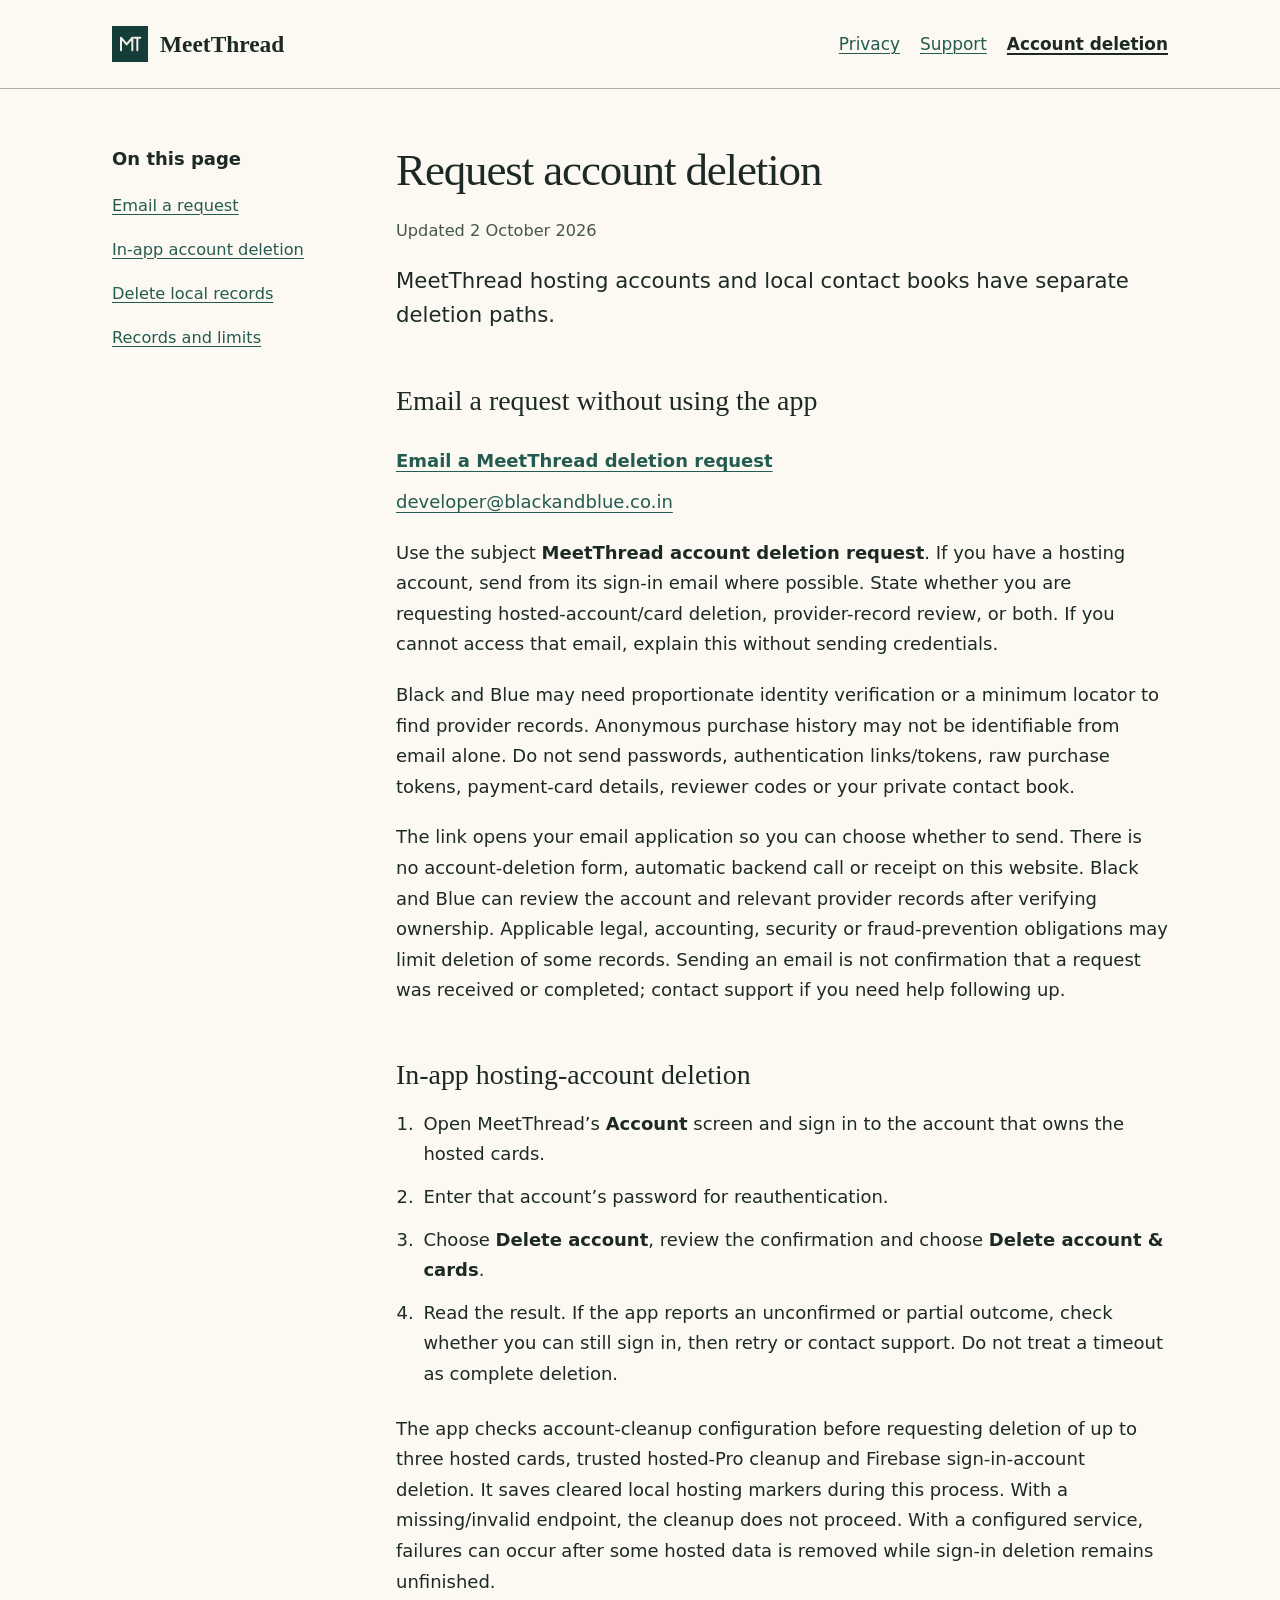
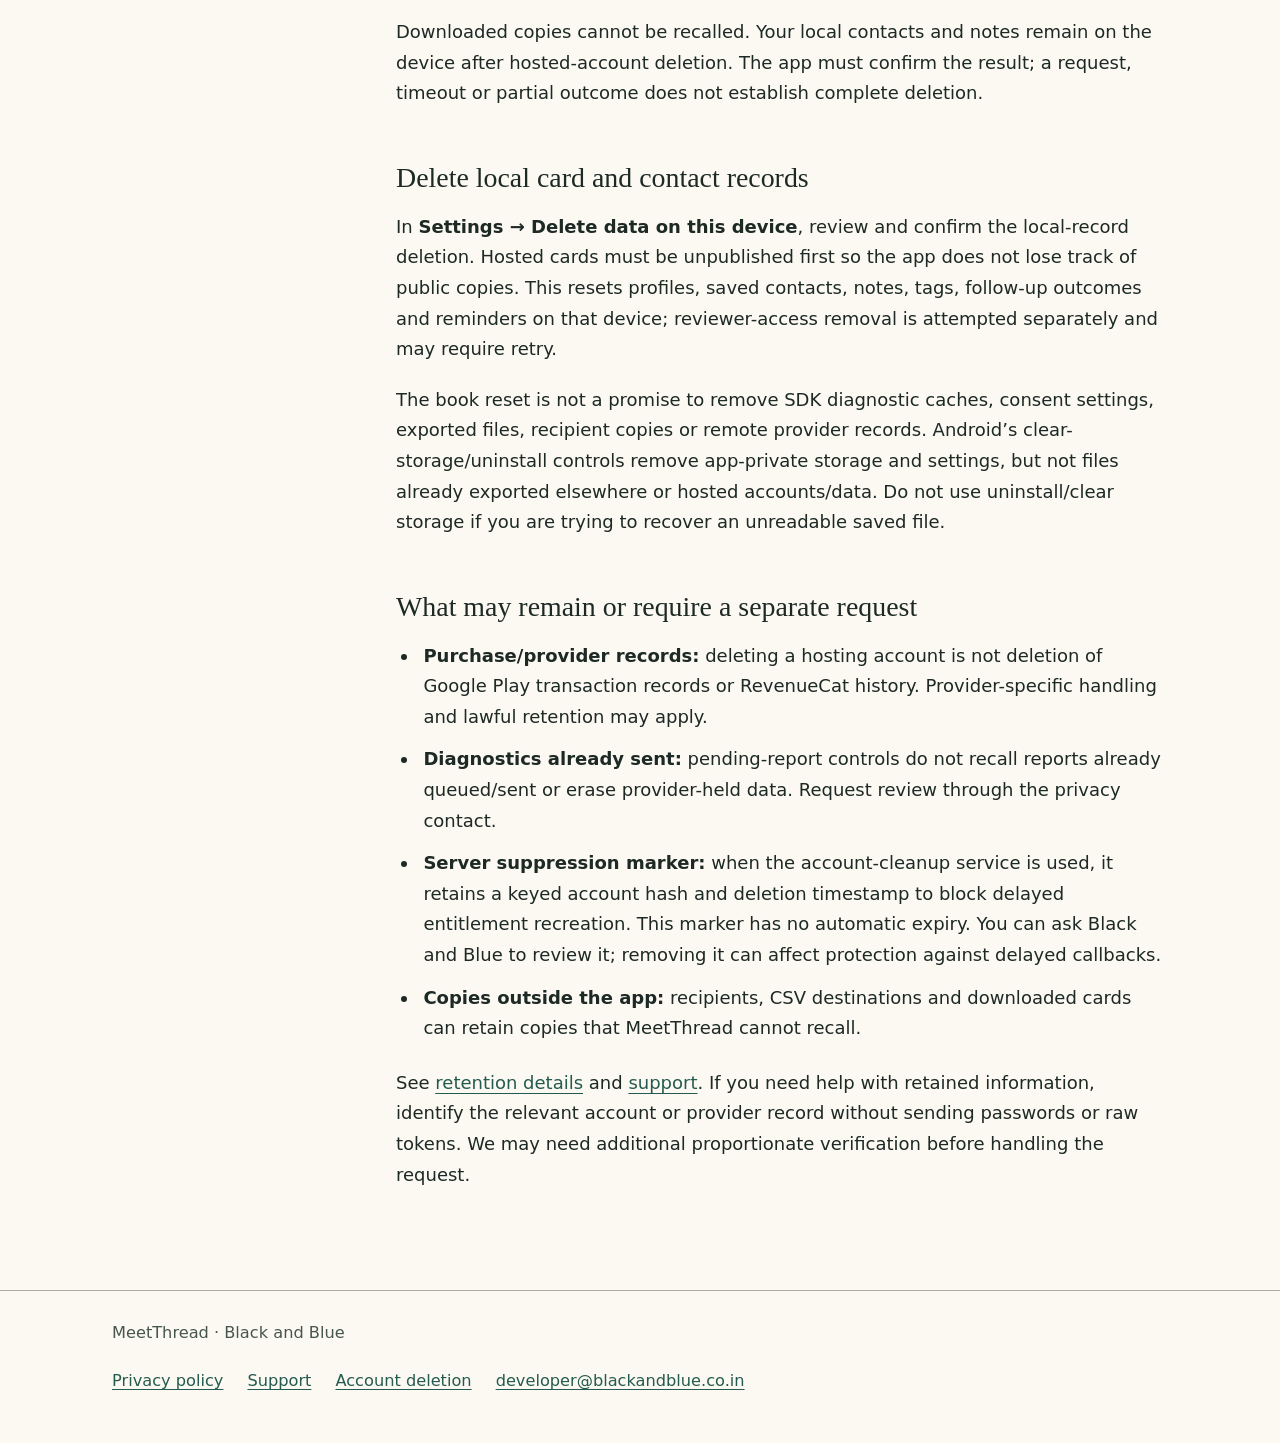
==== delete-account.html @ bb513c00 "Publish final adult privacy, support and deletion pages" ====
<!doctype html>
<html lang="en"><head>
  <meta charset="utf-8"><meta name="viewport" content="width=device-width, initial-scale=1"><meta name="referrer" content="no-referrer">
  <meta http-equiv="Content-Security-Policy" content="default-src 'none'; style-src 'self'; img-src 'self'; script-src 'none'; font-src 'none'; base-uri 'none'; form-action 'none'; object-src 'none'">
  <meta name="description" content="Request deletion of a MeetThread hosting account and understand local, hosted and provider-data deletion limits."><link rel="canonical" href="https://meetthread.blackandblue.co.in/delete-account.html"><link rel="stylesheet" href="styles.css"><title>MeetThread account deletion · Black and Blue</title>
</head><body>
<a class="skip" href="#main">Skip to deletion guidance</a><header class="site-header"><div class="shell"><a class="brand" href="index.html"><svg viewBox="0 0 108 108" aria-hidden="true"><path fill="#153E3B" d="M0 0h108v108H0z"/><path fill="none" stroke="#F4EFE4" stroke-width="6" stroke-linecap="round" stroke-linejoin="round" d="M27 73V35L44 55 61 35V73M76 35V73M67 35H85"/></svg>MeetThread</a><nav class="global-nav" aria-label="Site"><a href="index.html">Privacy</a><a href="support.html">Support</a><a href="delete-account.html" aria-current="page">Account deletion</a></nav></div></header>
<div class="shell page"><aside class="contents"><h2>On this page</h2><nav aria-label="Deletion sections"><a href="#request">Email a request</a><a href="#in-app">In-app account deletion</a><a href="#local">Delete local records</a><a href="#retained">Records and limits</a></nav></aside>
<main id="main" tabindex="-1"><h1 id="delete-account">Request account deletion</h1><p class="date">Updated 2 October 2026</p><p class="lead">MeetThread hosting accounts and local contact books have separate deletion paths.</p>

<section aria-labelledby="request"><h2 id="request">Email a request without using the app</h2><p><a class="email-link" href="mailto:developer@blackandblue.co.in?subject=MeetThread%20account%20deletion%20request">Email a MeetThread deletion request</a><br><a href="mailto:developer@blackandblue.co.in?subject=MeetThread%20account%20deletion%20request">developer@blackandblue.co.in</a></p><p>Use the subject <strong>MeetThread account deletion request</strong>. If you have a hosting account, send from its sign-in email where possible. State whether you are requesting hosted-account/card deletion, provider-record review, or both. If you cannot access that email, explain this without sending credentials.</p><p>Black and Blue may need proportionate identity verification or a minimum locator to find provider records. Anonymous purchase history may not be identifiable from email alone. Do not send passwords, authentication links/tokens, raw purchase tokens, payment-card details, reviewer codes or your private contact book.</p><p>The link opens your email application so you can choose whether to send. There is no account-deletion form, automatic backend call or receipt on this website. Black and Blue can review the account and relevant provider records after verifying ownership. Applicable legal, accounting, security or fraud-prevention obligations may limit deletion of some records. Sending an email is not confirmation that a request was received or completed; contact support if you need help following up.</p></section>
<section aria-labelledby="in-app"><h2 id="in-app">In-app hosting-account deletion</h2><ol><li>Open MeetThread’s <strong>Account</strong> screen and sign in to the account that owns the hosted cards.</li><li>Enter that account’s password for reauthentication.</li><li>Choose <strong>Delete account</strong>, review the confirmation and choose <strong>Delete account &amp; cards</strong>.</li><li>Read the result. If the app reports an unconfirmed or partial outcome, check whether you can still sign in, then retry or contact support. Do not treat a timeout as complete deletion.</li></ol><p>The app checks account-cleanup configuration before requesting deletion of up to three hosted cards, trusted hosted-Pro cleanup and Firebase sign-in-account deletion. It saves cleared local hosting markers during this process. With a missing/invalid endpoint, the cleanup does not proceed. With a configured service, failures can occur after some hosted data is removed while sign-in deletion remains unfinished.</p><p>Downloaded copies cannot be recalled. Your local contacts and notes remain on the device after hosted-account deletion. The app must confirm the result; a request, timeout or partial outcome does not establish complete deletion.</p></section>
<section aria-labelledby="local"><h2 id="local">Delete local card and contact records</h2><p>In <strong>Settings → Delete data on this device</strong>, review and confirm the local-record deletion. Hosted cards must be unpublished first so the app does not lose track of public copies. This resets profiles, saved contacts, notes, tags, follow-up outcomes and reminders on that device; reviewer-access removal is attempted separately and may require retry.</p><p>The book reset is not a promise to remove SDK diagnostic caches, consent settings, exported files, recipient copies or remote provider records. Android’s clear-storage/uninstall controls remove app-private storage and settings, but not files already exported elsewhere or hosted accounts/data. Do not use uninstall/clear storage if you are trying to recover an unreadable saved file.</p></section>
<section aria-labelledby="retained"><h2 id="retained">What may remain or require a separate request</h2><ul><li><strong>Purchase/provider records:</strong> deleting a hosting account is not deletion of Google Play transaction records or RevenueCat history. Provider-specific handling and lawful retention may apply.</li><li><strong>Diagnostics already sent:</strong> pending-report controls do not recall reports already queued/sent or erase provider-held data. Request review through the privacy contact.</li><li><strong>Server suppression marker:</strong> when the account-cleanup service is used, it retains a keyed account hash and deletion timestamp to block delayed entitlement recreation. This marker has no automatic expiry. You can ask Black and Blue to review it; removing it can affect protection against delayed callbacks.</li><li><strong>Copies outside the app:</strong> recipients, CSV destinations and downloaded cards can retain copies that MeetThread cannot recall.</li></ul><p>See <a href="index.html#retention">retention details</a> and <a href="support.html">support</a>. If you need help with retained information, identify the relevant account or provider record without sending passwords or raw tokens. We may need additional proportionate verification before handling the request.</p></section>
</main></div><footer class="site-footer"><div class="shell"><p>MeetThread · Black and Blue</p><nav aria-label="Footer"><a href="index.html">Privacy policy</a><a href="support.html">Support</a><a href="delete-account.html">Account deletion</a><a href="mailto:developer@blackandblue.co.in?subject=MeetThread%20privacy%20request">developer@blackandblue.co.in</a></nav></div></footer></body></html>
---- styles.css ----
@charset "UTF-8";
:root {
  color-scheme: light dark;
  --paper: #fcf9f2; --ink: #1d2925; --muted: #46564c;
  --green: #245b50; --line: #a7b0a1; --notice: #eee8d8; --notice-ink: #693f32; --focus: #8c5a17;
  background: var(--paper); color: var(--ink);
  font: 18px/1.7 system-ui, sans-serif;
}
* { box-sizing: border-box; }
body { margin: 0; }
a { color: var(--green); text-underline-offset: .2em; text-decoration-thickness: 1px; overflow-wrap: anywhere; }
a:hover { text-decoration-thickness: 2px; }
a:active { color: var(--ink); }
:focus-visible { outline: 3px solid var(--focus); outline-offset: 4px; }
::selection { background: #c9dfd1; color: #153e36; }
.shell { width: min(1120px, 100%); margin: auto; padding-inline: 32px; }
.site-header { border-bottom: 1px solid var(--line); }
.site-header .shell { display: flex; flex-wrap: wrap; align-items: center; justify-content: space-between; gap: 8px 24px; padding-block: 20px; }
.brand { display: inline-flex; align-items: center; gap: 12px; min-height: 48px; color: var(--ink); font: 700 1.3rem Georgia, serif; text-decoration: none; }
.brand svg { flex: 0 0 auto; width: 36px; height: 36px; }
.global-nav { display: flex; flex-wrap: wrap; gap: 4px 20px; }
.global-nav a { display: inline-flex; align-items: center; min-height: 48px; padding-block: 8px; font-size: .94rem; }
.global-nav [aria-current="page"] { color: var(--ink); font-weight: 650; text-decoration-thickness: 2px; }
.skip { position: absolute; z-index: 2; left: 20px; top: 8px; padding: 12px 20px; background: var(--paper); transform: translateY(-180%); }
.skip:focus { transform: none; }
.page { display: grid; grid-template-columns: 220px minmax(0,1fr); gap: 64px; padding-block: 56px 80px; }
.contents { align-self: start; position: sticky; top: 24px; font-size: .9rem; }
.contents h2 { margin: 0 0 12px; font: 650 1rem/1.5 system-ui, sans-serif; }
.contents a { display: flex; align-items: center; min-height: 44px; padding-block: 8px; line-height: 1.4; }
main { min-width: 0; max-width: 70ch; overflow-wrap: anywhere; }
h1, h2, h3 { overflow-wrap: anywhere; text-wrap: balance; }
h1 { margin: 0 0 20px; font: 400 2.5rem/1.15 Georgia, serif; letter-spacing: -.025em; }
h2 { margin: 52px 0 16px; font: 400 1.55rem/1.25 Georgia, serif; scroll-margin-top: 24px; }
h3 { margin: 28px 0 10px; font: 650 1.05rem/1.5 system-ui, sans-serif; }
p { margin: 0 0 20px; }
.lead { font-size: 1.18rem; line-height: 1.6; }
.muted, .date { color: var(--muted); }
.date { font-size: .9rem; }
ul, ol { padding-left: 1.3em; margin-block: 16px 24px; }
li { margin-bottom: 12px; padding-left: 4px; }
dt { font-weight: 650; margin: 24px 0 8px; }
dd { margin: 0 0 20px; }
.email-link { display: inline-flex; align-items: center; min-height: 52px; padding-block: 8px; font-weight: 650; }
.site-footer { border-top: 1px solid var(--line); color: var(--muted); font-size: .9rem; }
.site-footer .shell { padding-block: 28px 40px; }
.site-footer p { margin-bottom: 12px; }
.site-footer nav { display: flex; flex-wrap: wrap; gap: 4px 24px; }
.site-footer a { display: inline-flex; align-items: center; min-height: 44px; }
@media (max-width: 760px) {
  .shell { padding-inline: 20px; }
  .page { grid-template-columns: 1fr; gap: 28px; padding-block: 32px 56px; }
  .contents { position: static; padding-bottom: 20px; border-bottom: 1px solid var(--line); }
  .contents nav { display: flex; flex-wrap: wrap; gap: 4px 20px; }
  h1 { font-size: 2rem; }
}
@media (prefers-color-scheme: dark) {
  :root { --paper: #141c18; --ink: #e3e9dd; --muted: #c0cbbb; --green: #a1d0bc; --line: #63715f; --notice: #302a20; --notice-ink: #efd6ac; --focus: #efbd72; }
}
@media (prefers-reduced-motion: reduce) { html { scroll-behavior: auto; } }
@media print {
  :root { color-scheme: light; --paper: white; --ink: black; --muted: black; --green: black; --line: #666; --notice: white; --notice-ink: black; --focus: black; background: white; color: black; }
  .site-header, .contents, .skip, .site-footer nav { display: none; }
  .page { display: block; padding: 0; }
  main { max-width: none; }
  a { color: black; }
}
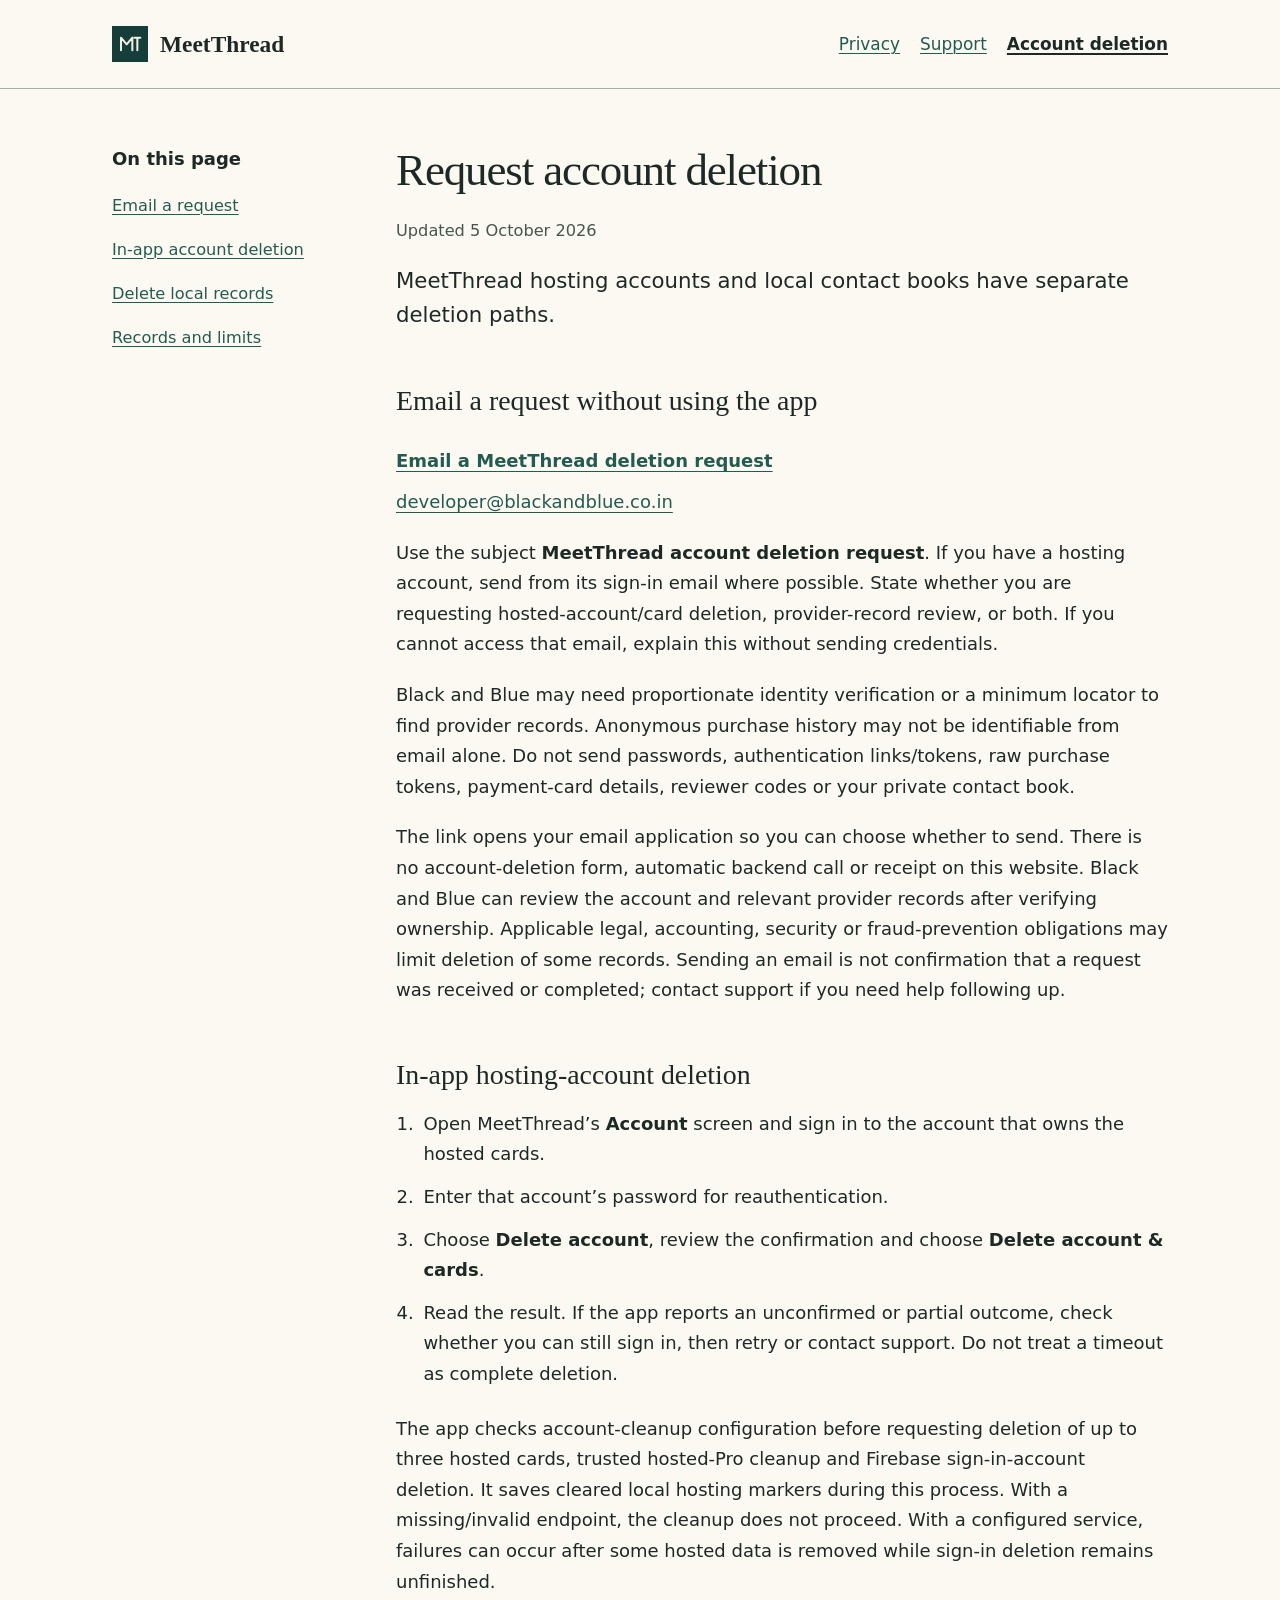
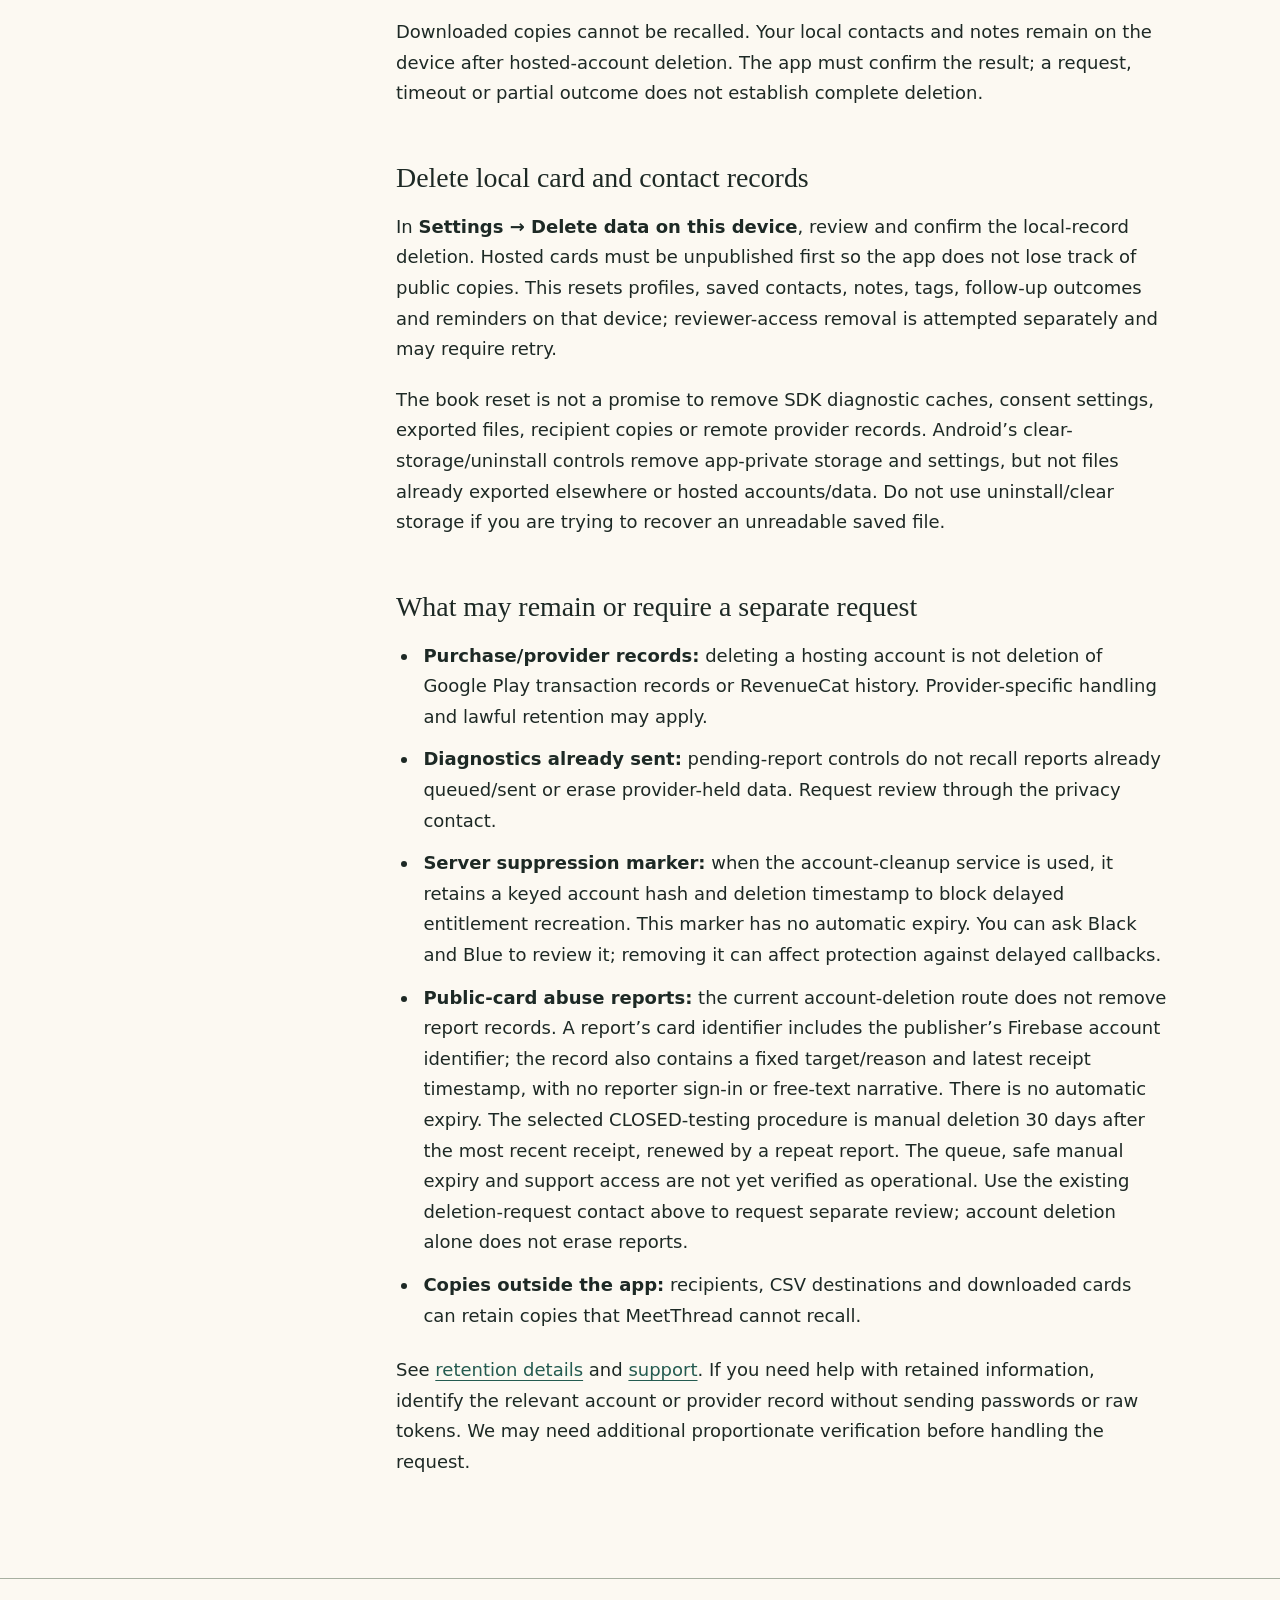
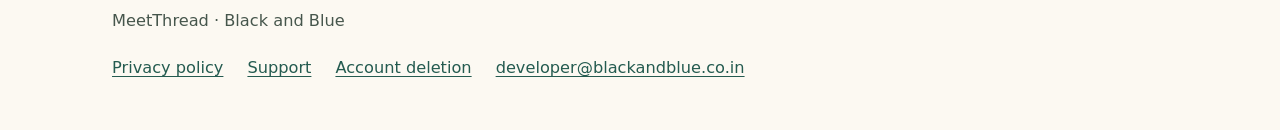
==== commit b0f0fc33: "Disclose Worker card and report data flows" ====
--- a/delete-account.html
+++ b/delete-account.html
@@ -6,10 +6,10 @@
 </head><body>
 <a class="skip" href="#main">Skip to deletion guidance</a><header class="site-header"><div class="shell"><a class="brand" href="index.html"><svg viewBox="0 0 108 108" aria-hidden="true"><path fill="#153E3B" d="M0 0h108v108H0z"/><path fill="none" stroke="#F4EFE4" stroke-width="6" stroke-linecap="round" stroke-linejoin="round" d="M27 73V35L44 55 61 35V73M76 35V73M67 35H85"/></svg>MeetThread</a><nav class="global-nav" aria-label="Site"><a href="index.html">Privacy</a><a href="support.html">Support</a><a href="delete-account.html" aria-current="page">Account deletion</a></nav></div></header>
 <div class="shell page"><aside class="contents"><h2>On this page</h2><nav aria-label="Deletion sections"><a href="#request">Email a request</a><a href="#in-app">In-app account deletion</a><a href="#local">Delete local records</a><a href="#retained">Records and limits</a></nav></aside>
-<main id="main" tabindex="-1"><h1 id="delete-account">Request account deletion</h1><p class="date">Updated 2 October 2026</p><p class="lead">MeetThread hosting accounts and local contact books have separate deletion paths.</p>
+<main id="main" tabindex="-1"><h1 id="delete-account">Request account deletion</h1><p class="date">Updated 5 October 2026</p><p class="lead">MeetThread hosting accounts and local contact books have separate deletion paths.</p>
 
 <section aria-labelledby="request"><h2 id="request">Email a request without using the app</h2><p><a class="email-link" href="mailto:developer@blackandblue.co.in?subject=MeetThread%20account%20deletion%20request">Email a MeetThread deletion request</a><br><a href="mailto:developer@blackandblue.co.in?subject=MeetThread%20account%20deletion%20request">developer@blackandblue.co.in</a></p><p>Use the subject <strong>MeetThread account deletion request</strong>. If you have a hosting account, send from its sign-in email where possible. State whether you are requesting hosted-account/card deletion, provider-record review, or both. If you cannot access that email, explain this without sending credentials.</p><p>Black and Blue may need proportionate identity verification or a minimum locator to find provider records. Anonymous purchase history may not be identifiable from email alone. Do not send passwords, authentication links/tokens, raw purchase tokens, payment-card details, reviewer codes or your private contact book.</p><p>The link opens your email application so you can choose whether to send. There is no account-deletion form, automatic backend call or receipt on this website. Black and Blue can review the account and relevant provider records after verifying ownership. Applicable legal, accounting, security or fraud-prevention obligations may limit deletion of some records. Sending an email is not confirmation that a request was received or completed; contact support if you need help following up.</p></section>
 <section aria-labelledby="in-app"><h2 id="in-app">In-app hosting-account deletion</h2><ol><li>Open MeetThread’s <strong>Account</strong> screen and sign in to the account that owns the hosted cards.</li><li>Enter that account’s password for reauthentication.</li><li>Choose <strong>Delete account</strong>, review the confirmation and choose <strong>Delete account &amp; cards</strong>.</li><li>Read the result. If the app reports an unconfirmed or partial outcome, check whether you can still sign in, then retry or contact support. Do not treat a timeout as complete deletion.</li></ol><p>The app checks account-cleanup configuration before requesting deletion of up to three hosted cards, trusted hosted-Pro cleanup and Firebase sign-in-account deletion. It saves cleared local hosting markers during this process. With a missing/invalid endpoint, the cleanup does not proceed. With a configured service, failures can occur after some hosted data is removed while sign-in deletion remains unfinished.</p><p>Downloaded copies cannot be recalled. Your local contacts and notes remain on the device after hosted-account deletion. The app must confirm the result; a request, timeout or partial outcome does not establish complete deletion.</p></section>
 <section aria-labelledby="local"><h2 id="local">Delete local card and contact records</h2><p>In <strong>Settings → Delete data on this device</strong>, review and confirm the local-record deletion. Hosted cards must be unpublished first so the app does not lose track of public copies. This resets profiles, saved contacts, notes, tags, follow-up outcomes and reminders on that device; reviewer-access removal is attempted separately and may require retry.</p><p>The book reset is not a promise to remove SDK diagnostic caches, consent settings, exported files, recipient copies or remote provider records. Android’s clear-storage/uninstall controls remove app-private storage and settings, but not files already exported elsewhere or hosted accounts/data. Do not use uninstall/clear storage if you are trying to recover an unreadable saved file.</p></section>
-<section aria-labelledby="retained"><h2 id="retained">What may remain or require a separate request</h2><ul><li><strong>Purchase/provider records:</strong> deleting a hosting account is not deletion of Google Play transaction records or RevenueCat history. Provider-specific handling and lawful retention may apply.</li><li><strong>Diagnostics already sent:</strong> pending-report controls do not recall reports already queued/sent or erase provider-held data. Request review through the privacy contact.</li><li><strong>Server suppression marker:</strong> when the account-cleanup service is used, it retains a keyed account hash and deletion timestamp to block delayed entitlement recreation. This marker has no automatic expiry. You can ask Black and Blue to review it; removing it can affect protection against delayed callbacks.</li><li><strong>Copies outside the app:</strong> recipients, CSV destinations and downloaded cards can retain copies that MeetThread cannot recall.</li></ul><p>See <a href="index.html#retention">retention details</a> and <a href="support.html">support</a>. If you need help with retained information, identify the relevant account or provider record without sending passwords or raw tokens. We may need additional proportionate verification before handling the request.</p></section>
+<section aria-labelledby="retained"><h2 id="retained">What may remain or require a separate request</h2><ul><li><strong>Purchase/provider records:</strong> deleting a hosting account is not deletion of Google Play transaction records or RevenueCat history. Provider-specific handling and lawful retention may apply.</li><li><strong>Diagnostics already sent:</strong> pending-report controls do not recall reports already queued/sent or erase provider-held data. Request review through the privacy contact.</li><li><strong>Server suppression marker:</strong> when the account-cleanup service is used, it retains a keyed account hash and deletion timestamp to block delayed entitlement recreation. This marker has no automatic expiry. You can ask Black and Blue to review it; removing it can affect protection against delayed callbacks.</li><li><strong>Public-card abuse reports:</strong> the current account-deletion route does not remove report records. A report’s card identifier includes the publisher’s Firebase account identifier; the record also contains a fixed target/reason and latest receipt timestamp, with no reporter sign-in or free-text narrative. There is no automatic expiry. The selected CLOSED-testing procedure is manual deletion 30 days after the most recent receipt, renewed by a repeat report. The queue, safe manual expiry and support access are not yet verified as operational. Use the existing deletion-request contact above to request separate review; account deletion alone does not erase reports.</li><li><strong>Copies outside the app:</strong> recipients, CSV destinations and downloaded cards can retain copies that MeetThread cannot recall.</li></ul><p>See <a href="index.html#retention">retention details</a> and <a href="support.html">support</a>. If you need help with retained information, identify the relevant account or provider record without sending passwords or raw tokens. We may need additional proportionate verification before handling the request.</p></section>
 </main></div><footer class="site-footer"><div class="shell"><p>MeetThread · Black and Blue</p><nav aria-label="Footer"><a href="index.html">Privacy policy</a><a href="support.html">Support</a><a href="delete-account.html">Account deletion</a><a href="mailto:developer@blackandblue.co.in?subject=MeetThread%20privacy%20request">developer@blackandblue.co.in</a></nav></div></footer></body></html>
